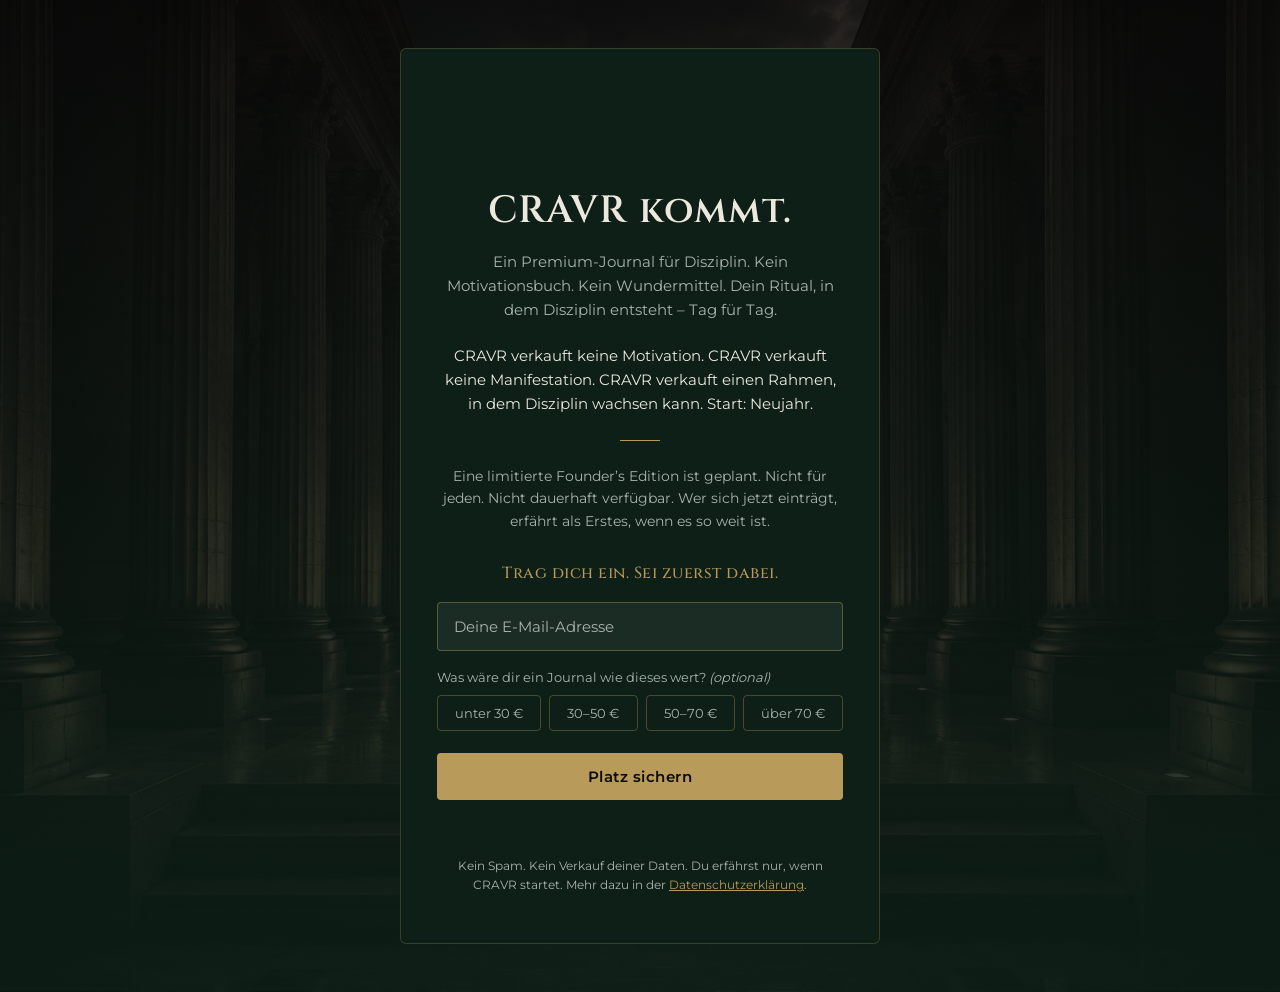
==== index.html @ 98e7c591 "Warteliste-Landingpage: Grundgeruest (Copy, Design, Formular) Statische HTML/CSS/JS-Seite fuer die C" ====
<!DOCTYPE html>
<html lang="de">
<head>
<meta charset="UTF-8">
<meta name="viewport" content="width=device-width, initial-scale=1.0">
<title>CRAVR kommt. – Warteliste</title>
<meta name="description" content="CRAVR – ein Premium-Journal für Disziplin. Trag dich in die Warteliste ein und sei zuerst dabei, wenn CRAVR startet.">
<meta name="robots" content="noindex, nofollow">
<link rel="stylesheet" href="styles.css">
</head>
<body>

  <div class="page">
    <div class="card">

      <img class="logo" src="assets/logo.svg" alt="CRAVR" width="88" height="88">

      <h1 class="headline">CRAVR kommt.</h1>

      <p class="subline">Ein Premium-Journal für Disziplin. Kein Motivationsbuch. Kein Wundermittel. Dein Ritual, in dem Disziplin entsteht &ndash; Tag für Tag.</p>

      <p class="body-text">CRAVR verkauft keine Motivation. CRAVR verkauft keine Manifestation. CRAVR verkauft einen Rahmen, in dem Disziplin wachsen kann. Start: Neujahr.</p>

      <div class="divider" aria-hidden="true"></div>

      <p class="teaser">Eine limitierte Founder&rsquo;s Edition ist geplant. Nicht für jeden. Nicht dauerhaft verfügbar. Wer sich jetzt einträgt, erfährt als Erstes, wenn es so weit ist.</p>

      <form id="waitlist-form" class="waitlist-form" data-form-action="PLACEHOLDER_BREVO_FORM_ACTION" novalidate>

        <h2 class="form-headline">Trag dich ein. Sei zuerst dabei.</h2>

        <label class="visually-hidden" for="email">Deine E-Mail-Adresse</label>
        <input
          type="email"
          id="email"
          name="email"
          class="email-input"
          placeholder="Deine E-Mail-Adresse"
          autocomplete="email"
          required
        >

        <fieldset class="price-signal">
          <legend>Was wäre dir ein Journal wie dieses wert? <span class="optional">(optional)</span></legend>
          <div class="price-options">
            <label class="price-option">
              <input type="radio" name="price_signal" value="unter_30">
              <span>unter 30&nbsp;&euro;</span>
            </label>
            <label class="price-option">
              <input type="radio" name="price_signal" value="30_50">
              <span>30&ndash;50&nbsp;&euro;</span>
            </label>
            <label class="price-option">
              <input type="radio" name="price_signal" value="50_70">
              <span>50&ndash;70&nbsp;&euro;</span>
            </label>
            <label class="price-option">
              <input type="radio" name="price_signal" value="ueber_70">
              <span>über 70&nbsp;&euro;</span>
            </label>
          </div>
        </fieldset>

        <button type="submit" class="submit-button">Platz sichern</button>

        <p class="form-message" id="form-message" role="status" aria-live="polite"></p>
      </form>

      <p class="fine-print">Kein Spam. Kein Verkauf deiner Daten. Du erfährst nur, wenn CRAVR startet. Mehr dazu in der <a href="PLACEHOLDER_DATENSCHUTZ_URL">Datenschutzerklärung</a>.</p>

    </div>
  </div>

  <script src="script.js"></script>
</body>
</html>
---- styles.css ----
@font-face {
  font-family: "Cinzel";
  src: url("fonts/Cinzel/Cinzel-VariableFont_wght.ttf") format("truetype-variations");
  font-weight: 400 900;
  font-display: swap;
}

@font-face {
  font-family: "Montserrat";
  src: url("fonts/Montserrat/Montserrat-VariableFont_wght.ttf") format("truetype-variations");
  font-weight: 100 900;
  font-display: swap;
}

:root {
  --deep-green: #0D1F17;
  --rich-black: #0A0A0A;
  --dark-gold: #B89A5A;
  --dark-gold-hover: #cbb078;
  --text-light: #EDE8DD;
  --text-muted: #a9b3ad;
}

* {
  box-sizing: border-box;
}

html, body {
  margin: 0;
  padding: 0;
}

body {
  font-family: "Montserrat", Georgia, serif;
  color: var(--text-light);
  background-color: var(--rich-black);
}

.page {
  min-height: 100vh;
  display: flex;
  align-items: center;
  justify-content: center;
  padding: clamp(16px, 5vw, 48px);
  background-image:
    linear-gradient(180deg, rgba(10, 10, 10, 0.82) 0%, rgba(13, 31, 23, 0.90) 100%),
    url("assets/background-original.jpg");
  background-size: cover;
  background-position: center;
}

.card {
  width: 100%;
  max-width: 480px;
  background-color: var(--deep-green);
  border: 1px solid rgba(184, 154, 90, 0.25);
  border-radius: 6px;
  padding: clamp(28px, 6vw, 48px) clamp(20px, 5vw, 36px);
  text-align: center;
}

.logo {
  width: 64px;
  height: 64px;
  margin-bottom: 20px;
}

.headline {
  font-family: "Cinzel", Georgia, serif;
  font-weight: 600;
  font-size: clamp(28px, 6vw, 38px);
  letter-spacing: 1px;
  margin: 0 0 14px 0;
  color: var(--text-light);
}

.subline {
  font-size: 15px;
  line-height: 1.6;
  color: var(--text-muted);
  margin: 0 0 22px 0;
}

.body-text {
  font-size: 15px;
  line-height: 1.6;
  margin: 0 0 24px 0;
}

.divider {
  width: 40px;
  height: 1px;
  background-color: var(--dark-gold);
  margin: 0 auto 24px auto;
}

.teaser {
  font-size: 14px;
  line-height: 1.6;
  color: var(--text-muted);
  margin: 0 0 30px 0;
}

.waitlist-form {
  text-align: left;
}

.form-headline {
  font-family: "Cinzel", Georgia, serif;
  font-weight: 500;
  font-size: 16px;
  letter-spacing: 0.5px;
  text-align: center;
  margin: 0 0 18px 0;
  color: var(--dark-gold);
}

.visually-hidden {
  position: absolute;
  width: 1px;
  height: 1px;
  padding: 0;
  margin: -1px;
  overflow: hidden;
  clip: rect(0, 0, 0, 0);
  white-space: nowrap;
  border: 0;
}

.email-input {
  width: 100%;
  padding: 14px 16px;
  font-family: "Montserrat", sans-serif;
  font-size: 15px;
  color: var(--text-light);
  background-color: rgba(255, 255, 255, 0.06);
  border: 1px solid rgba(184, 154, 90, 0.4);
  border-radius: 4px;
  margin-bottom: 18px;
}

.email-input::placeholder {
  color: var(--text-muted);
}

.email-input:focus {
  outline: none;
  border-color: var(--dark-gold);
}

.price-signal {
  border: none;
  padding: 0;
  margin: 0 0 22px 0;
}

.price-signal legend {
  font-size: 13px;
  color: var(--text-muted);
  padding: 0;
  margin-bottom: 10px;
  width: 100%;
}

.price-signal .optional {
  font-style: italic;
}

.price-options {
  display: flex;
  flex-wrap: wrap;
  gap: 8px;
}

.price-option {
  position: relative;
  flex: 1 1 auto;
}

.price-option input {
  position: absolute;
  opacity: 0;
  width: 100%;
  height: 100%;
  margin: 0;
  cursor: pointer;
}

.price-option span {
  display: block;
  text-align: center;
  padding: 9px 10px;
  font-size: 13px;
  border: 1px solid rgba(184, 154, 90, 0.35);
  border-radius: 4px;
  color: var(--text-muted);
  white-space: nowrap;
}

.price-option input:checked + span {
  background-color: var(--dark-gold);
  border-color: var(--dark-gold);
  color: var(--rich-black);
}

.price-option input:focus-visible + span {
  outline: 2px solid var(--dark-gold);
  outline-offset: 2px;
}

.submit-button {
  width: 100%;
  padding: 14px 16px;
  font-family: "Montserrat", sans-serif;
  font-weight: 600;
  font-size: 15px;
  letter-spacing: 0.5px;
  color: var(--rich-black);
  background-color: var(--dark-gold);
  border: none;
  border-radius: 4px;
  cursor: pointer;
  transition: background-color 0.15s ease;
}

.submit-button:hover,
.submit-button:focus-visible {
  background-color: var(--dark-gold-hover);
}

.submit-button:disabled {
  opacity: 0.6;
  cursor: not-allowed;
}

.form-message {
  min-height: 18px;
  font-size: 13px;
  text-align: center;
  margin: 12px 0 0 0;
}

.form-message.is-error {
  color: #e07a5f;
}

.form-message.is-success {
  color: var(--dark-gold);
}

.fine-print {
  font-size: 12px;
  line-height: 1.6;
  color: var(--text-muted);
  margin: 26px 0 0 0;
}

.fine-print a {
  color: var(--dark-gold);
}
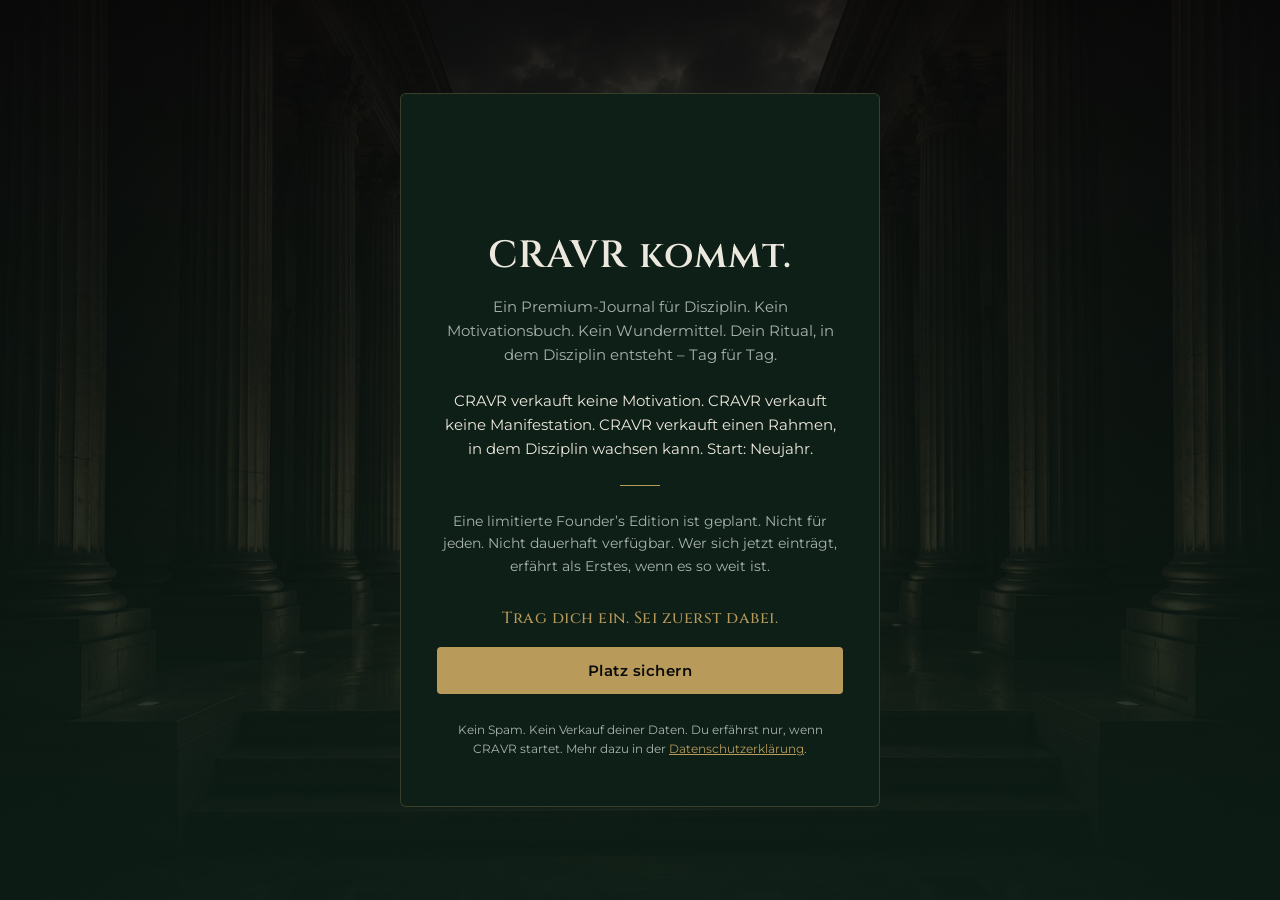
==== commit c23955af: "Formular durch echten Brevo-CTA-Link ersetzt sibforms.com-Formular-Links sind fertige, von Brevo geh" ====
--- a/index.html
+++ b/index.html
@@ -25,53 +25,21 @@
 
       <p class="teaser">Eine limitierte Founder&rsquo;s Edition ist geplant. Nicht für jeden. Nicht dauerhaft verfügbar. Wer sich jetzt einträgt, erfährt als Erstes, wenn es so weit ist.</p>
 
-      <form id="waitlist-form" class="waitlist-form" data-form-action="PLACEHOLDER_BREVO_FORM_ACTION" novalidate>
+      <div class="waitlist-cta">
 
         <h2 class="form-headline">Trag dich ein. Sei zuerst dabei.</h2>
 
-        <label class="visually-hidden" for="email">Deine E-Mail-Adresse</label>
-        <input
-          type="email"
-          id="email"
-          name="email"
-          class="email-input"
-          placeholder="Deine E-Mail-Adresse"
-          autocomplete="email"
-          required
-        >
+        <a
+          class="submit-button"
+          href="https://a8b7668e.sibforms.com/serve/[base64]"
+        >Platz sichern</a>
 
-        <fieldset class="price-signal">
-          <legend>Was wäre dir ein Journal wie dieses wert? <span class="optional">(optional)</span></legend>
-          <div class="price-options">
-            <label class="price-option">
-              <input type="radio" name="price_signal" value="unter_30">
-              <span>unter 30&nbsp;&euro;</span>
-            </label>
-            <label class="price-option">
-              <input type="radio" name="price_signal" value="30_50">
-              <span>30&ndash;50&nbsp;&euro;</span>
-            </label>
-            <label class="price-option">
-              <input type="radio" name="price_signal" value="50_70">
-              <span>50&ndash;70&nbsp;&euro;</span>
-            </label>
-            <label class="price-option">
-              <input type="radio" name="price_signal" value="ueber_70">
-              <span>über 70&nbsp;&euro;</span>
-            </label>
-          </div>
-        </fieldset>
-
-        <button type="submit" class="submit-button">Platz sichern</button>
-
-        <p class="form-message" id="form-message" role="status" aria-live="polite"></p>
-      </form>
+      </div>
 
       <p class="fine-print">Kein Spam. Kein Verkauf deiner Daten. Du erfährst nur, wenn CRAVR startet. Mehr dazu in der <a href="PLACEHOLDER_DATENSCHUTZ_URL">Datenschutzerklärung</a>.</p>
 
     </div>
   </div>
 
-  <script src="script.js"></script>
 </body>
 </html>
--- a/styles.css
+++ b/styles.css
@@ -101,8 +101,8 @@
   margin: 0 0 30px 0;
 }
 
-.waitlist-form {
-  text-align: left;
+.waitlist-cta {
+  margin: 0 0 8px 0;
 }
 
 .form-headline {
@@ -115,106 +115,16 @@
   color: var(--dark-gold);
 }
 
-.visually-hidden {
-  position: absolute;
-  width: 1px;
-  height: 1px;
-  padding: 0;
-  margin: -1px;
-  overflow: hidden;
-  clip: rect(0, 0, 0, 0);
-  white-space: nowrap;
-  border: 0;
-}
-
-.email-input {
-  width: 100%;
-  padding: 14px 16px;
-  font-family: "Montserrat", sans-serif;
-  font-size: 15px;
-  color: var(--text-light);
-  background-color: rgba(255, 255, 255, 0.06);
-  border: 1px solid rgba(184, 154, 90, 0.4);
-  border-radius: 4px;
-  margin-bottom: 18px;
-}
-
-.email-input::placeholder {
-  color: var(--text-muted);
-}
-
-.email-input:focus {
-  outline: none;
-  border-color: var(--dark-gold);
-}
-
-.price-signal {
-  border: none;
-  padding: 0;
-  margin: 0 0 22px 0;
-}
-
-.price-signal legend {
-  font-size: 13px;
-  color: var(--text-muted);
-  padding: 0;
-  margin-bottom: 10px;
-  width: 100%;
-}
-
-.price-signal .optional {
-  font-style: italic;
-}
-
-.price-options {
-  display: flex;
-  flex-wrap: wrap;
-  gap: 8px;
-}
-
-.price-option {
-  position: relative;
-  flex: 1 1 auto;
-}
-
-.price-option input {
-  position: absolute;
-  opacity: 0;
-  width: 100%;
-  height: 100%;
-  margin: 0;
-  cursor: pointer;
-}
-
-.price-option span {
+.submit-button {
   display: block;
-  text-align: center;
-  padding: 9px 10px;
-  font-size: 13px;
-  border: 1px solid rgba(184, 154, 90, 0.35);
-  border-radius: 4px;
-  color: var(--text-muted);
-  white-space: nowrap;
-}
-
-.price-option input:checked + span {
-  background-color: var(--dark-gold);
-  border-color: var(--dark-gold);
-  color: var(--rich-black);
-}
-
-.price-option input:focus-visible + span {
-  outline: 2px solid var(--dark-gold);
-  outline-offset: 2px;
-}
-
-.submit-button {
   width: 100%;
   padding: 14px 16px;
   font-family: "Montserrat", sans-serif;
   font-weight: 600;
   font-size: 15px;
   letter-spacing: 0.5px;
+  text-align: center;
+  text-decoration: none;
   color: var(--rich-black);
   background-color: var(--dark-gold);
   border: none;
@@ -228,26 +138,6 @@
   background-color: var(--dark-gold-hover);
 }
 
-.submit-button:disabled {
-  opacity: 0.6;
-  cursor: not-allowed;
-}
-
-.form-message {
-  min-height: 18px;
-  font-size: 13px;
-  text-align: center;
-  margin: 12px 0 0 0;
-}
-
-.form-message.is-error {
-  color: #e07a5f;
-}
-
-.form-message.is-success {
-  color: var(--dark-gold);
-}
-
 .fine-print {
   font-size: 12px;
   line-height: 1.6;
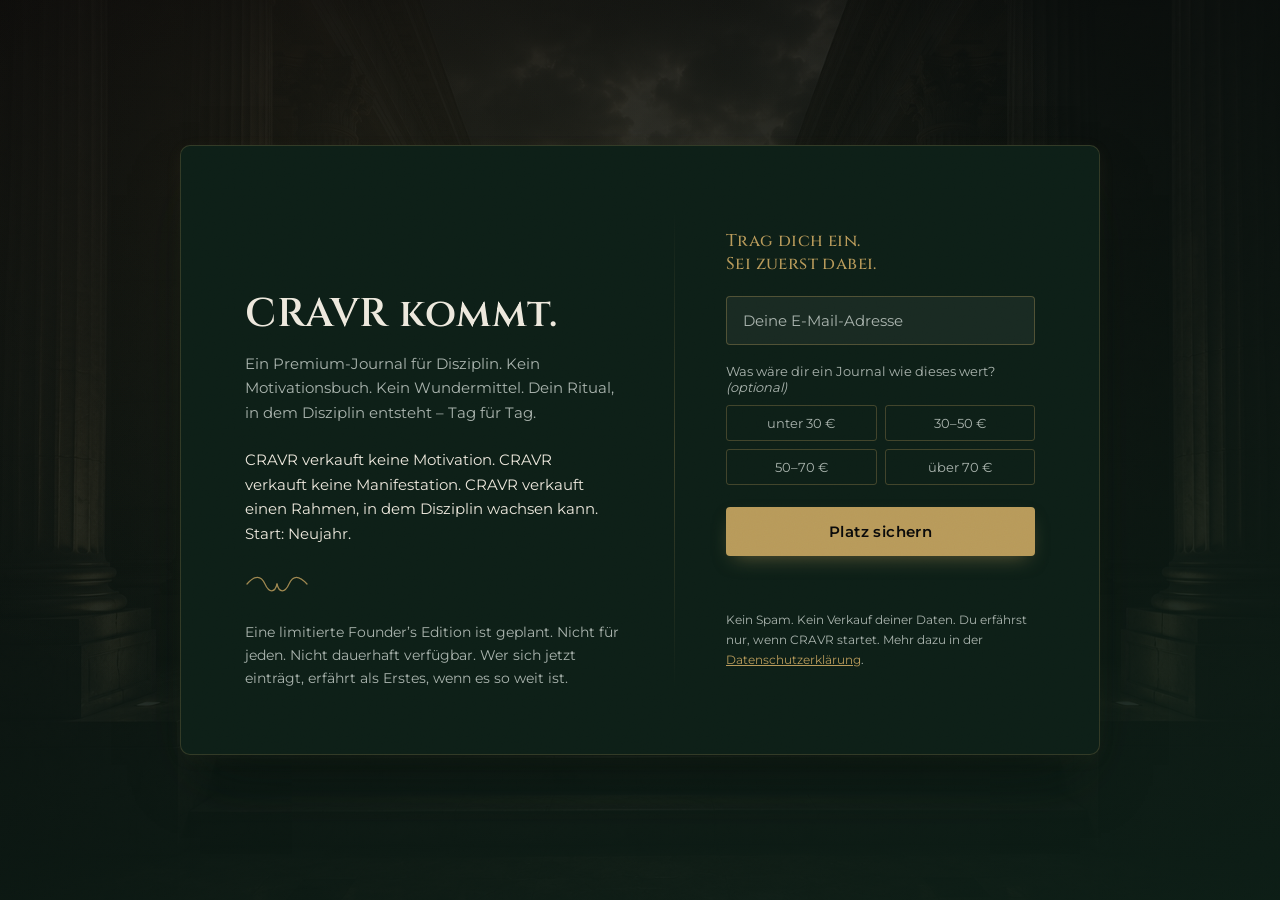
==== commit f8c3584b: "Premium-Redesign + eigenes Formular mit Brevo-Bridge vorbereitet Redesign nach dem redesign-existing" ====
--- a/index.html
+++ b/index.html
@@ -3,43 +3,93 @@
 <head>
 <meta charset="UTF-8">
 <meta name="viewport" content="width=device-width, initial-scale=1.0">
-<title>CRAVR kommt. – Warteliste</title>
-<meta name="description" content="CRAVR – ein Premium-Journal für Disziplin. Trag dich in die Warteliste ein und sei zuerst dabei, wenn CRAVR startet.">
+<title>CRAVR kommt. – Early Access</title>
+<meta name="description" content="CRAVR – ein Premium-Journal für Disziplin. Trag dich ein und sei zuerst dabei, wenn CRAVR startet.">
 <meta name="robots" content="noindex, nofollow">
+<meta property="og:title" content="CRAVR kommt.">
+<meta property="og:description" content="Ein Premium-Journal für Disziplin. Trag dich ein und sei zuerst dabei.">
+<meta property="og:image" content="assets/background-original.jpg">
+<meta property="og:type" content="website">
+<link rel="icon" type="image/svg+xml" href="assets/logo.svg">
 <link rel="stylesheet" href="styles.css">
 </head>
 <body>
 
-  <div class="page">
-    <div class="card">
+  <div class="noise" aria-hidden="true"></div>
 
-      <img class="logo" src="assets/logo.svg" alt="CRAVR" width="88" height="88">
+  <main class="page">
+    <div class="panel">
 
-      <h1 class="headline">CRAVR kommt.</h1>
+      <section class="brand-col">
+        <img class="logo" src="assets/logo.svg" alt="CRAVR" width="72" height="72">
 
-      <p class="subline">Ein Premium-Journal für Disziplin. Kein Motivationsbuch. Kein Wundermittel. Dein Ritual, in dem Disziplin entsteht &ndash; Tag für Tag.</p>
+        <h1 class="headline">CRAVR kommt.</h1>
 
-      <p class="body-text">CRAVR verkauft keine Motivation. CRAVR verkauft keine Manifestation. CRAVR verkauft einen Rahmen, in dem Disziplin wachsen kann. Start: Neujahr.</p>
+        <p class="subline">Ein Premium-Journal für Disziplin. Kein Motivationsbuch. Kein Wundermittel. Dein Ritual, in dem Disziplin entsteht &ndash; Tag für Tag.</p>
 
-      <div class="divider" aria-hidden="true"></div>
+        <p class="body-text">CRAVR verkauft keine Motivation. CRAVR verkauft keine Manifestation. CRAVR verkauft einen Rahmen, in dem Disziplin wachsen kann. Start: Neujahr.</p>
 
-      <p class="teaser">Eine limitierte Founder&rsquo;s Edition ist geplant. Nicht für jeden. Nicht dauerhaft verfügbar. Wer sich jetzt einträgt, erfährt als Erstes, wenn es so weit ist.</p>
+        <div class="divider" aria-hidden="true">
+          <svg width="64" height="22" viewBox="0 0 64 22" fill="none">
+            <path d="M2 11C10 2 16 2 20 11C24 20 30 20 32 11" stroke="currentColor" stroke-width="1.25" stroke-linecap="round"/>
+            <path d="M62 11C54 2 48 2 44 11C40 20 34 20 32 11" stroke="currentColor" stroke-width="1.25" stroke-linecap="round"/>
+          </svg>
+        </div>
 
-      <div class="waitlist-cta">
+        <p class="teaser">Eine limitierte Founder&rsquo;s Edition ist geplant. Nicht für jeden. Nicht dauerhaft verfügbar. Wer sich jetzt einträgt, erfährt als Erstes, wenn es so weit ist.</p>
+      </section>
 
-        <h2 class="form-headline">Trag dich ein. Sei zuerst dabei.</h2>
+      <section class="form-col">
+        <div class="form-inner">
+          <h2 class="form-headline">Trag dich ein.<br>Sei zuerst dabei.</h2>
 
-        <a
-          class="submit-button"
-          href="https://a8b7668e.sibforms.com/serve/[base64]"
-        >Platz sichern</a>
+          <form id="waitlist-form" class="waitlist-form" data-endpoint="PLACEHOLDER_BRIDGE_ENDPOINT" novalidate>
 
-      </div>
+            <label class="visually-hidden" for="email">Deine E-Mail-Adresse</label>
+            <input
+              type="email"
+              id="email"
+              name="email"
+              class="email-input"
+              placeholder="Deine E-Mail-Adresse"
+              autocomplete="email"
+              required
+            >
 
-      <p class="fine-print">Kein Spam. Kein Verkauf deiner Daten. Du erfährst nur, wenn CRAVR startet. Mehr dazu in der <a href="PLACEHOLDER_DATENSCHUTZ_URL">Datenschutzerklärung</a>.</p>
+            <fieldset class="price-signal">
+              <legend>Was wäre dir ein Journal wie dieses wert? <span class="optional">(optional)</span></legend>
+              <div class="price-options">
+                <label class="price-option">
+                  <input type="radio" name="PRICE_SIGNAL" value="unter_30">
+                  <span>unter 30&nbsp;&euro;</span>
+                </label>
+                <label class="price-option">
+                  <input type="radio" name="PRICE_SIGNAL" value="30_50">
+                  <span>30&ndash;50&nbsp;&euro;</span>
+                </label>
+                <label class="price-option">
+                  <input type="radio" name="PRICE_SIGNAL" value="50_70">
+                  <span>50&ndash;70&nbsp;&euro;</span>
+                </label>
+                <label class="price-option">
+                  <input type="radio" name="PRICE_SIGNAL" value="ueber_70">
+                  <span>über 70&nbsp;&euro;</span>
+                </label>
+              </div>
+            </fieldset>
+
+            <button type="submit" class="submit-button">Platz sichern</button>
+
+            <p class="form-message" id="form-message" role="status" aria-live="polite"></p>
+          </form>
+
+          <p class="fine-print">Kein Spam. Kein Verkauf deiner Daten. Du erfährst nur, wenn CRAVR startet. Mehr dazu in der <a href="PLACEHOLDER_DATENSCHUTZ_URL">Datenschutzerklärung</a>.</p>
+        </div>
+      </section>
 
     </div>
-  </div>
+  </main>
 
+  <script src="script.js"></script>
 </body>
 </html>
--- a/styles.css
+++ b/styles.css
@@ -14,6 +14,7 @@
 
 :root {
   --deep-green: #0D1F17;
+  --deep-green-light: #142a1f;
   --rich-black: #0A0A0A;
   --dark-gold: #B89A5A;
   --dark-gold-hover: #cbb078;
@@ -36,93 +37,227 @@
   background-color: var(--rich-black);
 }
 
+/* Feines Rauschen ueber der ganzen Seite, bricht die komplett flache Flaeche auf */
+.noise {
+  position: fixed;
+  inset: 0;
+  z-index: 2;
+  pointer-events: none;
+  opacity: 0.05;
+  mix-blend-mode: overlay;
+  background-image: url("data:image/svg+xml,%3Csvg xmlns='http://www.w3.org/2000/svg' width='120' height='120'%3E%3Cfilter id='n'%3E%3CfeTurbulence type='fractalNoise' baseFrequency='0.85' numOctaves='2' stitchTiles='stitch'/%3E%3C/filter%3E%3Crect width='100%25' height='100%25' filter='url(%23n)'/%3E%3C/svg%3E");
+}
+
 .page {
-  min-height: 100vh;
+  position: relative;
+  min-height: 100dvh;
   display: flex;
   align-items: center;
   justify-content: center;
-  padding: clamp(16px, 5vw, 48px);
+  padding: clamp(16px, 5vw, 56px);
   background-image:
-    linear-gradient(180deg, rgba(10, 10, 10, 0.82) 0%, rgba(13, 31, 23, 0.90) 100%),
+    radial-gradient(ellipse at 30% 20%, rgba(184, 154, 90, 0.08) 0%, transparent 55%),
+    linear-gradient(165deg, rgba(10, 10, 10, 0.86) 0%, rgba(13, 31, 23, 0.93) 100%),
     url("assets/background-original.jpg");
   background-size: cover;
   background-position: center;
 }
 
-.card {
-  width: 100%;
-  max-width: 480px;
+.panel {
+  position: relative;
+  z-index: 1;
+  width: 100%;
+  max-width: 460px;
   background-color: var(--deep-green);
-  border: 1px solid rgba(184, 154, 90, 0.25);
-  border-radius: 6px;
-  padding: clamp(28px, 6vw, 48px) clamp(20px, 5vw, 36px);
+  border: 1px solid rgba(184, 154, 90, 0.22);
+  border-radius: 10px;
+  box-shadow: 0 30px 60px -20px rgba(5, 15, 10, 0.65), 0 4px 18px rgba(184, 154, 90, 0.06);
+  padding: clamp(30px, 6vw, 48px) clamp(22px, 5vw, 40px);
   text-align: center;
 }
 
 .logo {
-  width: 64px;
-  height: 64px;
-  margin-bottom: 20px;
+  width: 60px;
+  height: 60px;
+  margin-bottom: 22px;
 }
 
 .headline {
   font-family: "Cinzel", Georgia, serif;
   font-weight: 600;
-  font-size: clamp(28px, 6vw, 38px);
-  letter-spacing: 1px;
-  margin: 0 0 14px 0;
+  font-size: clamp(30px, 6vw, 40px);
+  letter-spacing: 0.5px;
+  line-height: 1.1;
+  margin: 0 0 16px 0;
   color: var(--text-light);
+  text-wrap: balance;
 }
 
 .subline {
   font-size: 15px;
-  line-height: 1.6;
+  line-height: 1.65;
   color: var(--text-muted);
   margin: 0 0 22px 0;
+  text-wrap: pretty;
 }
 
 .body-text {
   font-size: 15px;
-  line-height: 1.6;
-  margin: 0 0 24px 0;
+  line-height: 1.65;
+  margin: 0 0 26px 0;
+  text-wrap: pretty;
 }
 
 .divider {
-  width: 40px;
-  height: 1px;
-  background-color: var(--dark-gold);
-  margin: 0 auto 24px auto;
+  color: var(--dark-gold);
+  display: flex;
+  justify-content: center;
+  margin: 0 0 26px 0;
+  opacity: 0.85;
 }
 
 .teaser {
   font-size: 14px;
-  line-height: 1.6;
-  color: var(--text-muted);
-  margin: 0 0 30px 0;
-}
-
-.waitlist-cta {
-  margin: 0 0 8px 0;
+  line-height: 1.65;
+  color: var(--text-muted);
+  margin: 0;
+  text-wrap: pretty;
+}
+
+.form-col {
+  margin-top: 34px;
+  padding-top: 30px;
+  border-top: 1px solid rgba(184, 154, 90, 0.18);
 }
 
 .form-headline {
   font-family: "Cinzel", Georgia, serif;
   font-weight: 500;
-  font-size: 16px;
-  letter-spacing: 0.5px;
-  text-align: center;
-  margin: 0 0 18px 0;
+  font-size: 17px;
+  letter-spacing: 0.4px;
+  line-height: 1.35;
+  text-align: center;
+  margin: 0 0 20px 0;
   color: var(--dark-gold);
+}
+
+.visually-hidden {
+  position: absolute;
+  width: 1px;
+  height: 1px;
+  padding: 0;
+  margin: -1px;
+  overflow: hidden;
+  clip: rect(0, 0, 0, 0);
+  white-space: nowrap;
+  border: 0;
+}
+
+.email-input {
+  width: 100%;
+  padding: 14px 16px;
+  font-family: "Montserrat", sans-serif;
+  font-size: 15px;
+  color: var(--text-light);
+  background-color: rgba(255, 255, 255, 0.05);
+  border: 1px solid rgba(184, 154, 90, 0.35);
+  border-radius: 4px;
+  margin-bottom: 18px;
+  transition: border-color 0.2s ease, background-color 0.2s ease;
+}
+
+.email-input::placeholder {
+  color: var(--text-muted);
+}
+
+.email-input:hover {
+  border-color: rgba(184, 154, 90, 0.55);
+}
+
+.email-input:focus {
+  outline: none;
+  border-color: var(--dark-gold);
+  background-color: rgba(255, 255, 255, 0.07);
+}
+
+.price-signal {
+  border: none;
+  padding: 0;
+  margin: 0 0 22px 0;
+}
+
+.price-signal legend {
+  font-size: 13px;
+  color: var(--text-muted);
+  padding: 0;
+  margin-bottom: 10px;
+  width: 100%;
+  text-align: center;
+}
+
+.price-signal .optional {
+  font-style: italic;
+}
+
+.price-options {
+  display: grid;
+  grid-template-columns: repeat(2, 1fr);
+  gap: 8px;
+}
+
+.price-option {
+  position: relative;
+}
+
+.price-option input {
+  position: absolute;
+  opacity: 0;
+  width: 100%;
+  height: 100%;
+  margin: 0;
+  cursor: pointer;
+}
+
+.price-option span {
+  display: block;
+  text-align: center;
+  padding: 9px 10px;
+  font-size: 13px;
+  border: 1px solid rgba(184, 154, 90, 0.3);
+  border-radius: 3px;
+  color: var(--text-muted);
+  white-space: nowrap;
+  transition: background-color 0.2s ease, border-color 0.2s ease, color 0.2s ease, transform 0.15s ease;
+}
+
+.price-option:hover span {
+  border-color: rgba(184, 154, 90, 0.6);
+  color: var(--text-light);
+}
+
+.price-option input:checked + span {
+  background-color: var(--dark-gold);
+  border-color: var(--dark-gold);
+  color: var(--rich-black);
+}
+
+.price-option input:active + span {
+  transform: scale(0.97);
+}
+
+.price-option input:focus-visible + span {
+  outline: 2px solid var(--dark-gold);
+  outline-offset: 2px;
 }
 
 .submit-button {
   display: block;
   width: 100%;
-  padding: 14px 16px;
+  padding: 15px 16px;
   font-family: "Montserrat", sans-serif;
   font-weight: 600;
   font-size: 15px;
-  letter-spacing: 0.5px;
+  letter-spacing: 0.4px;
   text-align: center;
   text-decoration: none;
   color: var(--rich-black);
@@ -130,21 +265,100 @@
   border: none;
   border-radius: 4px;
   cursor: pointer;
-  transition: background-color 0.15s ease;
-}
-
-.submit-button:hover,
+  transition: background-color 0.2s ease, transform 0.12s ease, box-shadow 0.2s ease;
+  box-shadow: 0 8px 20px -8px rgba(184, 154, 90, 0.5);
+}
+
+.submit-button:hover {
+  background-color: var(--dark-gold-hover);
+  box-shadow: 0 10px 24px -8px rgba(184, 154, 90, 0.65);
+}
+
+.submit-button:active {
+  transform: scale(0.98);
+}
+
 .submit-button:focus-visible {
-  background-color: var(--dark-gold-hover);
+  outline: 2px solid var(--text-light);
+  outline-offset: 2px;
+}
+
+.submit-button:disabled {
+  opacity: 0.6;
+  cursor: not-allowed;
+  transform: none;
+}
+
+.form-message {
+  min-height: 18px;
+  font-size: 13px;
+  text-align: center;
+  margin: 12px 0 0 0;
+}
+
+.form-message.is-error {
+  color: #e07a5f;
+}
+
+.form-message.is-success {
+  color: var(--dark-gold);
 }
 
 .fine-print {
   font-size: 12px;
-  line-height: 1.6;
-  color: var(--text-muted);
-  margin: 26px 0 0 0;
+  line-height: 1.65;
+  color: var(--text-muted);
+  margin: 24px 0 0 0;
 }
 
 .fine-print a {
   color: var(--dark-gold);
 }
+
+/* --- Desktop: aus der einen Mobil-Karte wird ein echtes Zwei-Spalten-Layout --- */
+@media (min-width: 880px) {
+  .panel {
+    max-width: 920px;
+    display: grid;
+    grid-template-columns: 1.1fr 1px 0.9fr;
+    align-items: stretch;
+    text-align: left;
+    padding: clamp(44px, 5vw, 64px);
+    gap: clamp(32px, 4vw, 56px);
+  }
+
+  .brand-col {
+    display: flex;
+    flex-direction: column;
+    justify-content: center;
+  }
+
+  .divider {
+    justify-content: flex-start;
+  }
+
+  .panel::before {
+    content: "";
+    grid-column: 2;
+    grid-row: 1;
+    background: linear-gradient(180deg, transparent, rgba(184, 154, 90, 0.28), transparent);
+  }
+
+  .form-col {
+    grid-column: 3;
+    margin-top: 0;
+    padding-top: 0;
+    border-top: none;
+    display: flex;
+    align-items: center;
+  }
+
+  .form-inner {
+    width: 100%;
+  }
+
+  .form-headline,
+  .price-signal legend {
+    text-align: left;
+  }
+}
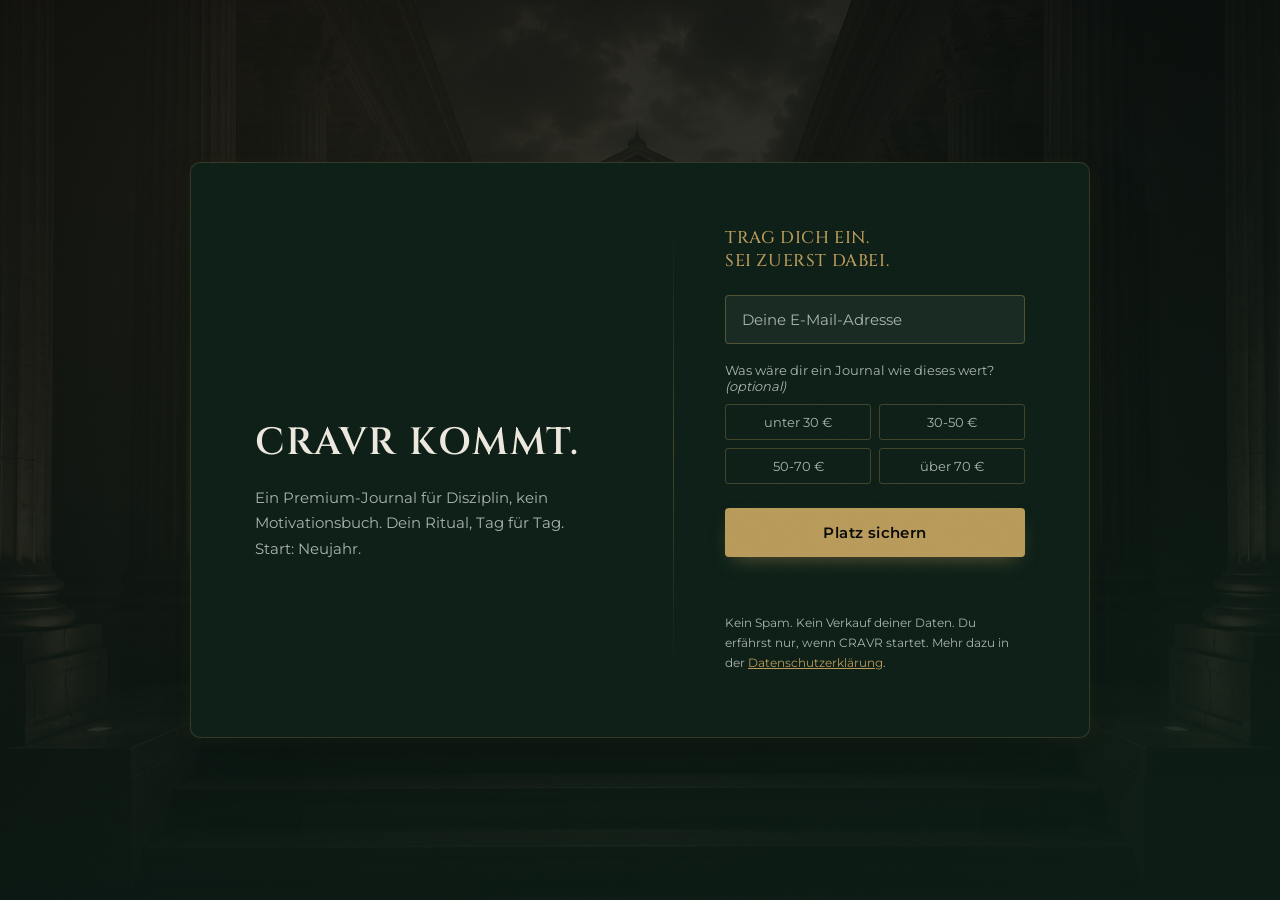
==== commit d027a330: "Copy radikal gekuerzt, Optik nach tasteskill-Regeln verfeinert Hero auf max. 4 Text-Elemente reduzie" ====
--- a/index.html
+++ b/index.html
@@ -3,8 +3,8 @@
 <head>
 <meta charset="UTF-8">
 <meta name="viewport" content="width=device-width, initial-scale=1.0">
-<title>CRAVR kommt. – Early Access</title>
-<meta name="description" content="CRAVR – ein Premium-Journal für Disziplin. Trag dich ein und sei zuerst dabei, wenn CRAVR startet.">
+<title>CRAVR kommt. Early Access</title>
+<meta name="description" content="CRAVR: ein Premium-Journal für Disziplin. Trag dich ein und sei zuerst dabei, wenn CRAVR startet.">
 <meta name="robots" content="noindex, nofollow">
 <meta property="og:title" content="CRAVR kommt.">
 <meta property="og:description" content="Ein Premium-Journal für Disziplin. Trag dich ein und sei zuerst dabei.">
@@ -25,19 +25,10 @@
 
         <h1 class="headline">CRAVR kommt.</h1>
 
-        <p class="subline">Ein Premium-Journal für Disziplin. Kein Motivationsbuch. Kein Wundermittel. Dein Ritual, in dem Disziplin entsteht &ndash; Tag für Tag.</p>
+        <p class="subline">Ein Premium-Journal für Disziplin, kein Motivationsbuch. Dein Ritual, Tag für Tag. Start: Neujahr.</p>
+      </section>
 
-        <p class="body-text">CRAVR verkauft keine Motivation. CRAVR verkauft keine Manifestation. CRAVR verkauft einen Rahmen, in dem Disziplin wachsen kann. Start: Neujahr.</p>
-
-        <div class="divider" aria-hidden="true">
-          <svg width="64" height="22" viewBox="0 0 64 22" fill="none">
-            <path d="M2 11C10 2 16 2 20 11C24 20 30 20 32 11" stroke="currentColor" stroke-width="1.25" stroke-linecap="round"/>
-            <path d="M62 11C54 2 48 2 44 11C40 20 34 20 32 11" stroke="currentColor" stroke-width="1.25" stroke-linecap="round"/>
-          </svg>
-        </div>
-
-        <p class="teaser">Eine limitierte Founder&rsquo;s Edition ist geplant. Nicht für jeden. Nicht dauerhaft verfügbar. Wer sich jetzt einträgt, erfährt als Erstes, wenn es so weit ist.</p>
-      </section>
+      <div class="col-divider" aria-hidden="true"></div>
 
       <section class="form-col">
         <div class="form-inner">
@@ -65,11 +56,11 @@
                 </label>
                 <label class="price-option">
                   <input type="radio" name="PRICE_SIGNAL" value="30_50">
-                  <span>30&ndash;50&nbsp;&euro;</span>
+                  <span>30-50&nbsp;&euro;</span>
                 </label>
                 <label class="price-option">
                   <input type="radio" name="PRICE_SIGNAL" value="50_70">
-                  <span>50&ndash;70&nbsp;&euro;</span>
+                  <span>50-70&nbsp;&euro;</span>
                 </label>
                 <label class="price-option">
                   <input type="radio" name="PRICE_SIGNAL" value="ueber_70">
--- a/styles.css
+++ b/styles.css
@@ -14,7 +14,6 @@
 
 :root {
   --deep-green: #0D1F17;
-  --deep-green-light: #142a1f;
   --rich-black: #0A0A0A;
   --dark-gold: #B89A5A;
   --dark-gold-hover: #cbb078;
@@ -54,79 +53,86 @@
   display: flex;
   align-items: center;
   justify-content: center;
-  padding: clamp(16px, 5vw, 56px);
+  padding: clamp(16px, 5vw, 64px);
+  overflow: hidden;
+}
+
+.page::before {
+  content: "";
+  position: absolute;
+  inset: -5%;
+  z-index: 0;
   background-image:
     radial-gradient(ellipse at 30% 20%, rgba(184, 154, 90, 0.08) 0%, transparent 55%),
     linear-gradient(165deg, rgba(10, 10, 10, 0.86) 0%, rgba(13, 31, 23, 0.93) 100%),
     url("assets/background-original.jpg");
   background-size: cover;
   background-position: center;
+  animation: slow-pan 40s ease-in-out infinite alternate;
+}
+
+@keyframes slow-pan {
+  from { transform: scale(1.06) translate(0, 0); }
+  to   { transform: scale(1.12) translate(-1%, -1%); }
 }
 
 .panel {
   position: relative;
   z-index: 1;
   width: 100%;
-  max-width: 460px;
+  max-width: 480px;
   background-color: var(--deep-green);
   border: 1px solid rgba(184, 154, 90, 0.22);
   border-radius: 10px;
   box-shadow: 0 30px 60px -20px rgba(5, 15, 10, 0.65), 0 4px 18px rgba(184, 154, 90, 0.06);
-  padding: clamp(30px, 6vw, 48px) clamp(22px, 5vw, 40px);
-  text-align: center;
+  padding: clamp(36px, 8vw, 56px) clamp(26px, 6vw, 48px);
+  text-align: center;
+  animation: rise-in 0.9s cubic-bezier(0.16, 1, 0.3, 1) both;
+}
+
+@keyframes rise-in {
+  from { opacity: 0; transform: translateY(14px); }
+  to   { opacity: 1; transform: translateY(0); }
+}
+
+@media (prefers-reduced-motion: reduce) {
+  .page::before { animation: none; }
+  .panel { animation: none; }
 }
 
 .logo {
-  width: 60px;
-  height: 60px;
-  margin-bottom: 22px;
+  width: 56px;
+  height: 56px;
+  margin-bottom: 26px;
 }
 
 .headline {
   font-family: "Cinzel", Georgia, serif;
   font-weight: 600;
-  font-size: clamp(30px, 6vw, 40px);
-  letter-spacing: 0.5px;
-  line-height: 1.1;
-  margin: 0 0 16px 0;
+  font-size: clamp(28px, 5.5vw, 38px);
+  letter-spacing: 1.5px;
+  line-height: 1.15;
+  margin: 0 0 20px 0;
   color: var(--text-light);
+  text-transform: uppercase;
   text-wrap: balance;
 }
 
 .subline {
   font-size: 15px;
-  line-height: 1.65;
-  color: var(--text-muted);
-  margin: 0 0 22px 0;
-  text-wrap: pretty;
-}
-
-.body-text {
-  font-size: 15px;
-  line-height: 1.65;
-  margin: 0 0 26px 0;
-  text-wrap: pretty;
-}
-
-.divider {
-  color: var(--dark-gold);
-  display: flex;
-  justify-content: center;
-  margin: 0 0 26px 0;
-  opacity: 0.85;
-}
-
-.teaser {
-  font-size: 14px;
-  line-height: 1.65;
+  line-height: 1.7;
   color: var(--text-muted);
   margin: 0;
   text-wrap: pretty;
 }
 
+.col-divider {
+  display: none;
+}
+
 .form-col {
-  margin-top: 34px;
-  padding-top: 30px;
+  margin-top: 40px;
+  padding-top: 34px;
   border-top: 1px solid rgba(184, 154, 90, 0.18);
 }
 
@@ -134,11 +140,12 @@
   font-family: "Cinzel", Georgia, serif;
   font-weight: 500;
   font-size: 17px;
-  letter-spacing: 0.4px;
+  letter-spacing: 0.6px;
   line-height: 1.35;
   text-align: center;
-  margin: 0 0 20px 0;
+  margin: 0 0 22px 0;
   color: var(--dark-gold);
+  text-transform: uppercase;
 }
 
 .visually-hidden {
@@ -183,7 +190,7 @@
 .price-signal {
   border: none;
   padding: 0;
-  margin: 0 0 22px 0;
+  margin: 0 0 24px 0;
 }
 
 .price-signal legend {
@@ -308,7 +315,7 @@
   font-size: 12px;
   line-height: 1.65;
   color: var(--text-muted);
-  margin: 24px 0 0 0;
+  margin: 26px 0 0 0;
 }
 
 .fine-print a {
@@ -318,13 +325,13 @@
 /* --- Desktop: aus der einen Mobil-Karte wird ein echtes Zwei-Spalten-Layout --- */
 @media (min-width: 880px) {
   .panel {
-    max-width: 920px;
+    max-width: 900px;
     display: grid;
-    grid-template-columns: 1.1fr 1px 0.9fr;
+    grid-template-columns: 1.1fr auto 0.9fr;
     align-items: stretch;
     text-align: left;
-    padding: clamp(44px, 5vw, 64px);
-    gap: clamp(32px, 4vw, 56px);
+    padding: clamp(48px, 5vw, 72px);
+    gap: clamp(36px, 4vw, 60px);
   }
 
   .brand-col {
@@ -333,19 +340,14 @@
     justify-content: center;
   }
 
-  .divider {
-    justify-content: flex-start;
-  }
-
-  .panel::before {
-    content: "";
-    grid-column: 2;
-    grid-row: 1;
-    background: linear-gradient(180deg, transparent, rgba(184, 154, 90, 0.28), transparent);
+  .col-divider {
+    display: block;
+    width: 1px;
+    align-self: stretch;
+    background: linear-gradient(180deg, transparent, rgba(184, 154, 90, 0.3), transparent);
   }
 
   .form-col {
-    grid-column: 3;
     margin-top: 0;
     padding-top: 0;
     border-top: none;
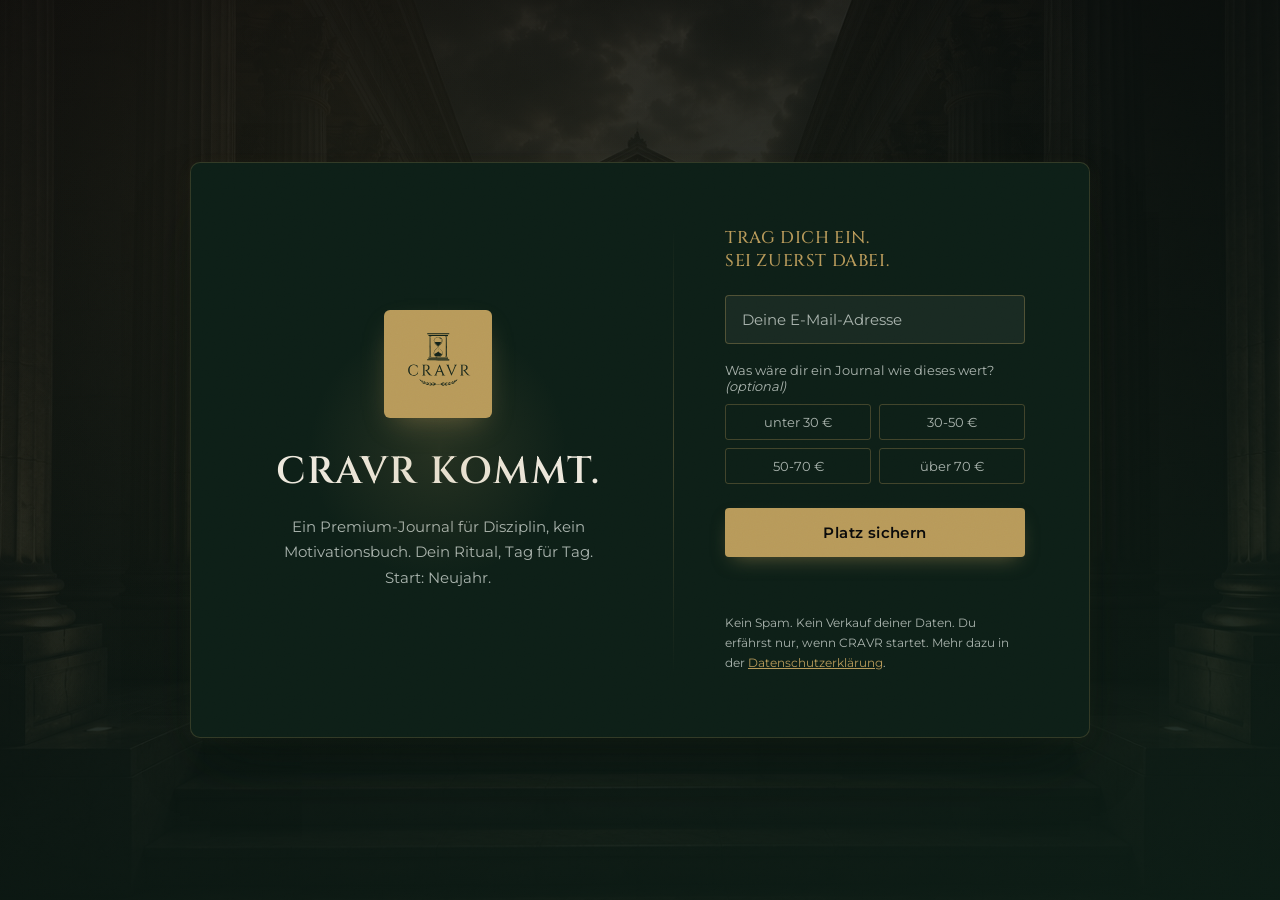
==== commit 1f159eea: "Echten Bridge-Endpunkt eingetragen, Worker-Fehlerdiagnose erweitert data-endpoint zeigt jetzt auf de" ====
--- a/index.html
+++ b/index.html
@@ -34,7 +34,7 @@
         <div class="form-inner">
           <h2 class="form-headline">Trag dich ein.<br>Sei zuerst dabei.</h2>
 
-          <form id="waitlist-form" class="waitlist-form" data-endpoint="PLACEHOLDER_BRIDGE_ENDPOINT" novalidate>
+          <form id="waitlist-form" class="waitlist-form" data-endpoint="https://cravr-warteliste.cravr-official.workers.dev" novalidate>
 
             <label class="visually-hidden" for="email">Deine E-Mail-Adresse</label>
             <input
--- a/styles.css
+++ b/styles.css
@@ -104,6 +104,12 @@
   width: 56px;
   height: 56px;
   margin-bottom: 26px;
+  border-radius: 6px;
+  box-shadow: 0 12px 28px -10px rgba(184, 154, 90, 0.45);
+}
+
+.brand-col {
+  position: relative;
 }
 
 .headline {
@@ -337,7 +343,32 @@
   .brand-col {
     display: flex;
     flex-direction: column;
+    align-items: center;
     justify-content: center;
+    text-align: center;
+    padding: 12px 8px;
+  }
+
+  .brand-col::before {
+    content: "";
+    position: absolute;
+    top: 50%;
+    left: 50%;
+    width: 260px;
+    height: 260px;
+    transform: translate(-50%, -50%);
+    background: radial-gradient(circle, rgba(184, 154, 90, 0.14) 0%, transparent 70%);
+    pointer-events: none;
+  }
+
+  .brand-col .logo {
+    width: 108px;
+    height: 108px;
+    margin-bottom: 32px;
+  }
+
+  .brand-col .subline {
+    max-width: 34ch;
   }
 
   .col-divider {
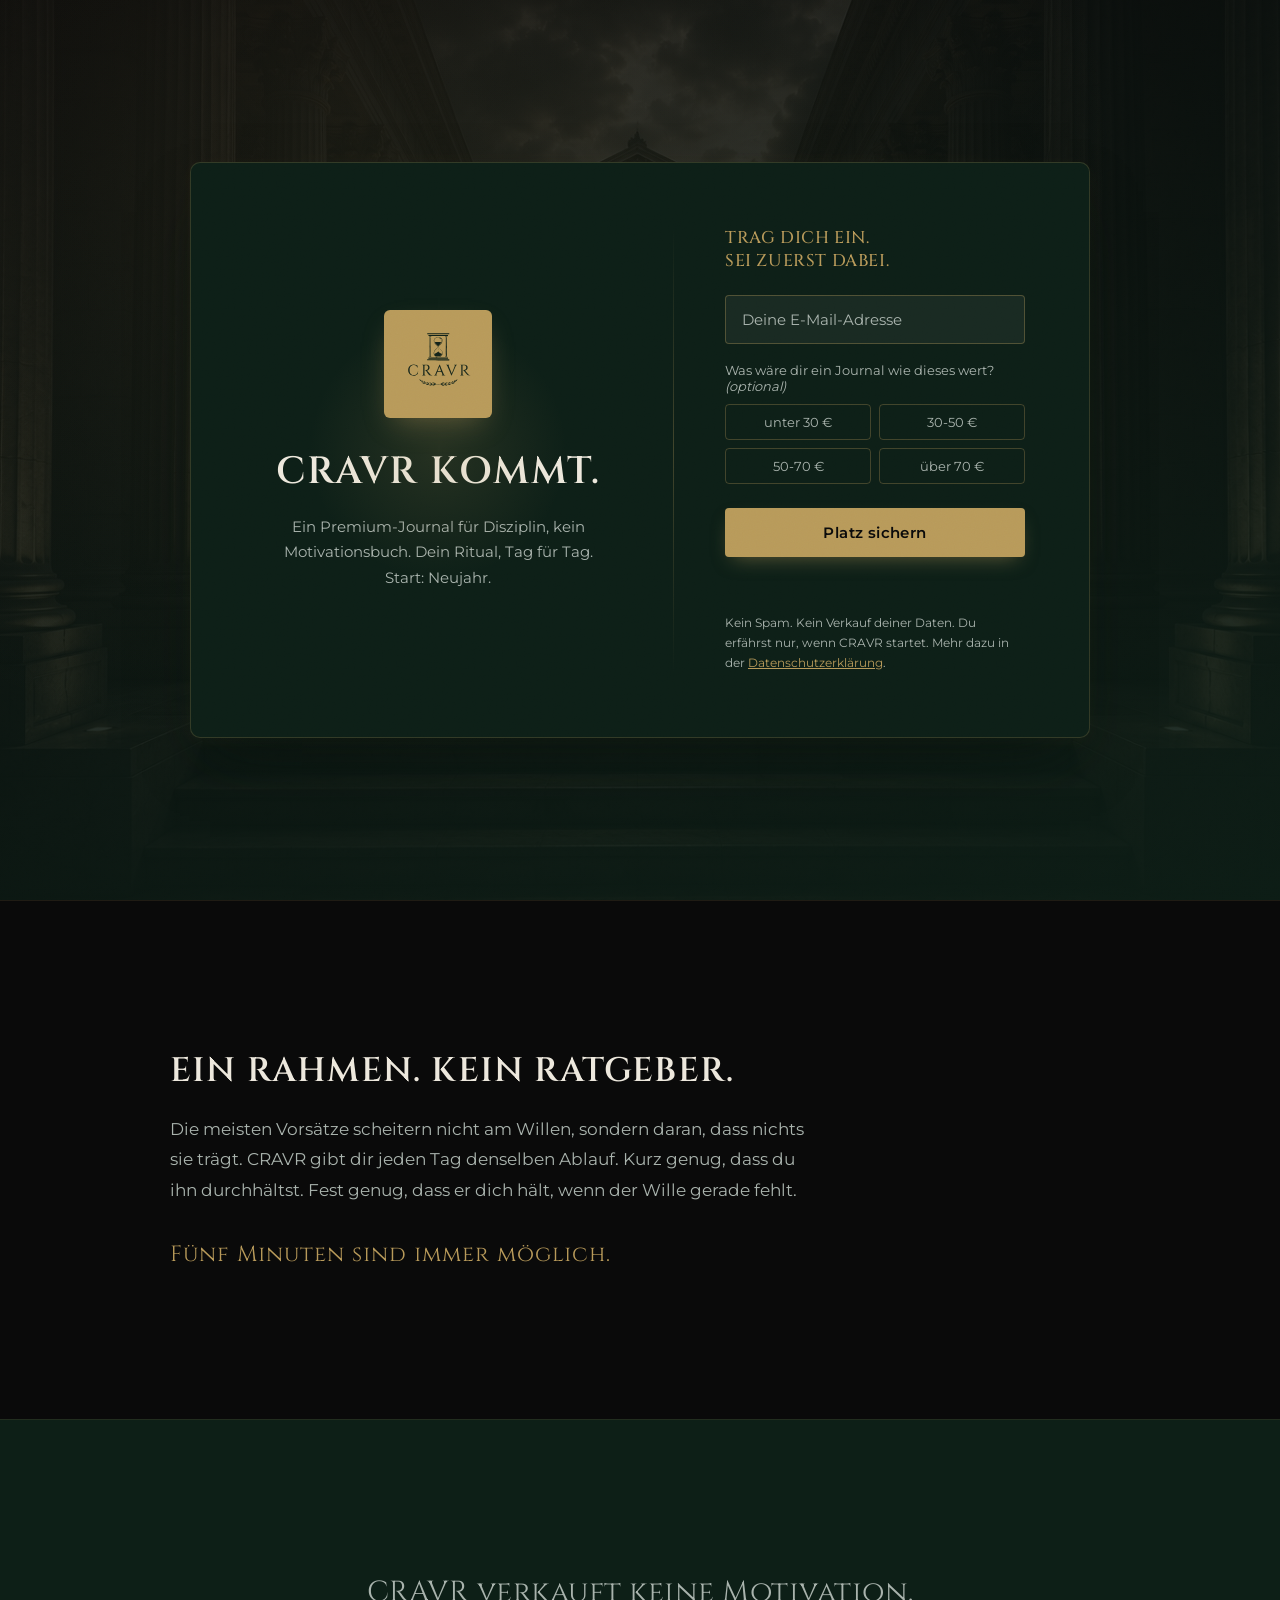
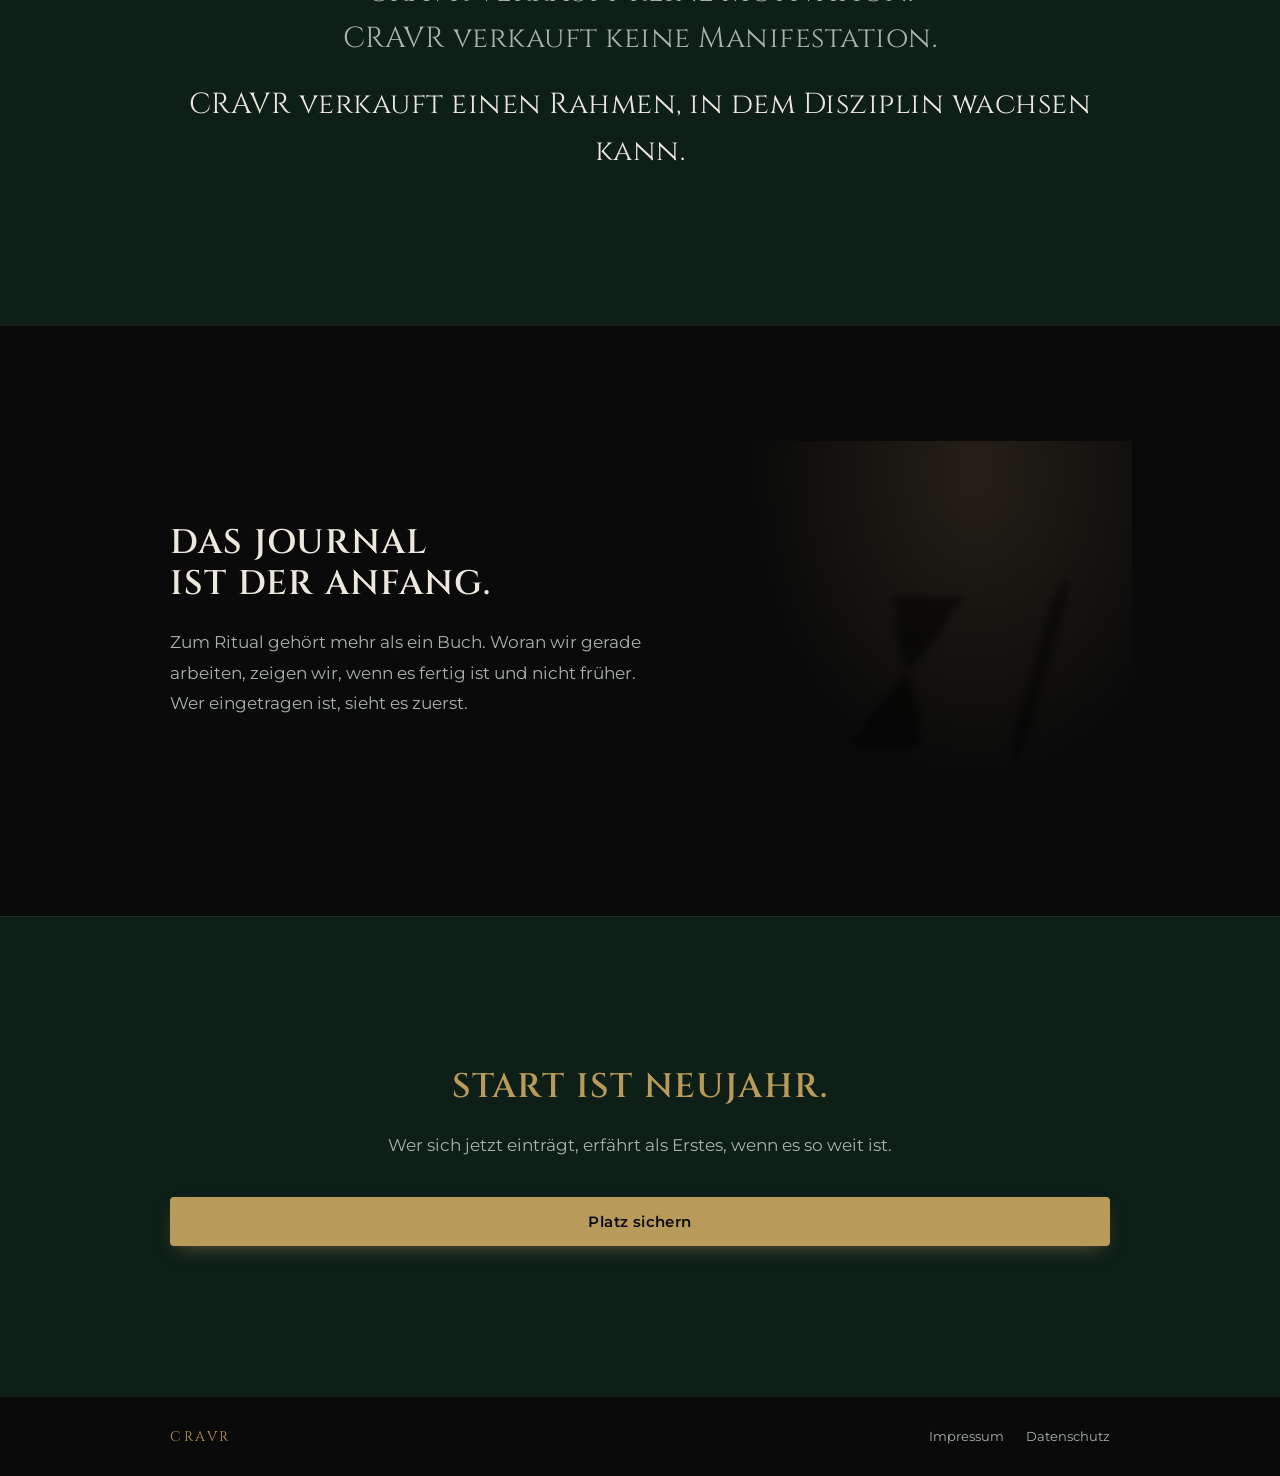
==== commit 9b30c9aa: "Konversionsseite plus vierstufige Absicherung der Anmeldung Die Seite war als Visitenkarte gebaut un" ====
--- a/index.html
+++ b/index.html
@@ -17,69 +17,149 @@
 
   <div class="noise" aria-hidden="true"></div>
 
-  <main class="page">
-    <div class="panel">
+  <main>
 
-      <section class="brand-col">
-        <img class="logo" src="assets/logo.svg" alt="CRAVR" width="72" height="72">
+    <!-- Hero: bleibt der erste Viewport, Formular direkt sichtbar -->
+    <section class="page" id="anmeldung">
+      <div class="panel">
 
-        <h1 class="headline">CRAVR kommt.</h1>
+        <div class="brand-col">
+          <img class="logo" src="assets/logo.svg" alt="CRAVR" width="72" height="72">
 
-        <p class="subline">Ein Premium-Journal für Disziplin, kein Motivationsbuch. Dein Ritual, Tag für Tag. Start: Neujahr.</p>
-      </section>
+          <h1 class="headline">CRAVR kommt.</h1>
 
-      <div class="col-divider" aria-hidden="true"></div>
+          <p class="subline">Ein Premium-Journal für Disziplin, kein Motivationsbuch. Dein Ritual, Tag für Tag. Start: Neujahr.</p>
+        </div>
 
-      <section class="form-col">
-        <div class="form-inner">
-          <h2 class="form-headline">Trag dich ein.<br>Sei zuerst dabei.</h2>
+        <div class="col-divider" aria-hidden="true"></div>
 
-          <form id="waitlist-form" class="waitlist-form" data-endpoint="https://cravr-warteliste.cravr-official.workers.dev" novalidate>
+        <div class="form-col">
+          <div class="form-inner">
+            <h2 class="form-headline">Trag dich ein.<br>Sei zuerst dabei.</h2>
 
-            <label class="visually-hidden" for="email">Deine E-Mail-Adresse</label>
-            <input
-              type="email"
-              id="email"
-              name="email"
-              class="email-input"
-              placeholder="Deine E-Mail-Adresse"
-              autocomplete="email"
-              required
-            >
+            <form id="waitlist-form" class="waitlist-form" data-endpoint="https://cravr-warteliste.cravr-official.workers.dev" novalidate>
 
-            <fieldset class="price-signal">
-              <legend>Was wäre dir ein Journal wie dieses wert? <span class="optional">(optional)</span></legend>
-              <div class="price-options">
-                <label class="price-option">
-                  <input type="radio" name="PRICE_SIGNAL" value="unter_30">
-                  <span>unter 30&nbsp;&euro;</span>
-                </label>
-                <label class="price-option">
-                  <input type="radio" name="PRICE_SIGNAL" value="30_50">
-                  <span>30-50&nbsp;&euro;</span>
-                </label>
-                <label class="price-option">
-                  <input type="radio" name="PRICE_SIGNAL" value="50_70">
-                  <span>50-70&nbsp;&euro;</span>
-                </label>
-                <label class="price-option">
-                  <input type="radio" name="PRICE_SIGNAL" value="ueber_70">
-                  <span>über 70&nbsp;&euro;</span>
-                </label>
+              <label class="visually-hidden" for="email">Deine E-Mail-Adresse</label>
+              <input
+                type="email"
+                id="email"
+                name="email"
+                class="email-input"
+                placeholder="Deine E-Mail-Adresse"
+                autocomplete="email"
+                required
+              >
+
+              <!-- Honeypot: fuer Menschen unsichtbar, Bots fuellen es aus -->
+              <div class="hp-field" aria-hidden="true">
+                <label for="website">Bitte dieses Feld leer lassen</label>
+                <input type="text" id="website" name="website" tabindex="-1" autocomplete="off">
               </div>
-            </fieldset>
 
-            <button type="submit" class="submit-button">Platz sichern</button>
+              <fieldset class="price-signal">
+                <legend>Was wäre dir ein Journal wie dieses wert? <span class="optional">(optional)</span></legend>
+                <div class="price-options">
+                  <label class="price-option">
+                    <input type="radio" name="PRICE_SIGNAL" value="unter_30">
+                    <span>unter 30&nbsp;&euro;</span>
+                  </label>
+                  <label class="price-option">
+                    <input type="radio" name="PRICE_SIGNAL" value="30_50">
+                    <span>30-50&nbsp;&euro;</span>
+                  </label>
+                  <label class="price-option">
+                    <input type="radio" name="PRICE_SIGNAL" value="50_70">
+                    <span>50-70&nbsp;&euro;</span>
+                  </label>
+                  <label class="price-option">
+                    <input type="radio" name="PRICE_SIGNAL" value="ueber_70">
+                    <span>über 70&nbsp;&euro;</span>
+                  </label>
+                </div>
+              </fieldset>
 
-            <p class="form-message" id="form-message" role="status" aria-live="polite"></p>
-          </form>
+              <button type="submit" class="submit-button">Platz sichern</button>
 
-          <p class="fine-print">Kein Spam. Kein Verkauf deiner Daten. Du erfährst nur, wenn CRAVR startet. Mehr dazu in der <a href="PLACEHOLDER_DATENSCHUTZ_URL">Datenschutzerklärung</a>.</p>
+              <p class="form-message" id="form-message" role="status" aria-live="polite"></p>
+            </form>
+
+            <p class="fine-print">Kein Spam. Kein Verkauf deiner Daten. Du erfährst nur, wenn CRAVR startet. Mehr dazu in der <a href="datenschutz.html">Datenschutzerklärung</a>.</p>
+          </div>
         </div>
-      </section>
 
+      </div>
+    </section>
+
+    <!-- Das Prinzip: erklaert das Warum, ohne die Struktur preiszugeben -->
+    <section class="section section-principle reveal">
+      <div class="section-inner">
+        <h2 class="section-headline">Ein Rahmen. Kein Ratgeber.</h2>
+        <p class="section-body">
+          Die meisten Vorsätze scheitern nicht am Willen, sondern daran, dass nichts sie trägt.
+          CRAVR gibt dir jeden Tag denselben Ablauf. Kurz genug, dass du ihn durchhältst.
+          Fest genug, dass er dich hält, wenn der Wille gerade fehlt.
+        </p>
+        <p class="section-accent">Fünf Minuten sind immer möglich.</p>
+      </div>
+    </section>
+
+    <!-- Markenkern: das staerkste Statement, bewusst als eigener Moment -->
+    <section class="section section-creed reveal">
+      <div class="section-inner">
+        <p class="creed">
+          <span class="creed-line creed-negative">CRAVR verkauft keine Motivation.</span>
+          <span class="creed-line creed-negative">CRAVR verkauft keine Manifestation.</span>
+          <span class="creed-line creed-positive">CRAVR verkauft einen Rahmen, in dem Disziplin wachsen kann.</span>
+        </p>
+      </div>
+    </section>
+
+    <!-- Ausblick: Sanduhr und Stift ausschliesslich als Schatten angedeutet -->
+    <section class="section section-more reveal">
+      <div class="section-inner section-more-grid">
+
+        <div class="more-copy">
+          <h2 class="section-headline">Das Journal ist der Anfang.</h2>
+          <p class="section-body">
+            Zum Ritual gehört mehr als ein Buch. Woran wir gerade arbeiten, zeigen wir,
+            wenn es fertig ist und nicht früher. Wer eingetragen ist, sieht es zuerst.
+          </p>
+        </div>
+
+        <!-- Schattenwurf statt Produktabbildung: deutet an, behauptet nichts -->
+        <div class="more-shadows" aria-hidden="true">
+          <svg class="shadow-shape shadow-hourglass" viewBox="0 0 100 160" role="presentation" focusable="false">
+            <path d="M18 6 h64 v10 h-6 c0 26 -18 40 -26 58 c8 18 26 32 26 58 h6 v10 h-64 v-10 h6 c0 -26 18 -40 26 -58 c-8 -18 -26 -32 -26 -58 h-6 z"/>
+          </svg>
+          <svg class="shadow-shape shadow-pen" viewBox="0 0 24 190" role="presentation" focusable="false">
+            <path d="M12 0 l7 22 v140 l-7 28 l-7 -28 v-140 z"/>
+          </svg>
+        </div>
+
+      </div>
+      <!-- TODO Bildplatz: echte Buchfotos (Haptik, aufgeschlagene Seiten, Streiflicht), 1600x1200 -->
+    </section>
+
+    <!-- Abschluss: gleiche CTA-Intention und gleiches Label wie im Hero -->
+    <section class="section section-close reveal">
+      <div class="section-inner">
+        <h2 class="section-headline close-headline">Start ist Neujahr.</h2>
+        <p class="section-body">Wer sich jetzt einträgt, erfährt als Erstes, wenn es so weit ist.</p>
+        <a class="submit-button close-button" href="#anmeldung">Platz sichern</a>
+      </div>
+    </section>
+
+  </main>
+
+  <footer class="site-footer">
+    <div class="section-inner footer-inner">
+      <span class="footer-brand">CRAVR</span>
+      <nav class="footer-nav">
+        <a href="impressum.html">Impressum</a>
+        <a href="datenschutz.html">Datenschutz</a>
+      </nav>
     </div>
-  </main>
+  </footer>
 
   <script src="script.js"></script>
 </body>
--- a/styles.css
+++ b/styles.css
@@ -28,6 +28,12 @@
 html, body {
   margin: 0;
   padding: 0;
+}
+
+@media (prefers-reduced-motion: no-preference) {
+  html {
+    scroll-behavior: smooth;
+  }
 }
 
 body {
@@ -237,7 +243,7 @@
   padding: 9px 10px;
   font-size: 13px;
   border: 1px solid rgba(184, 154, 90, 0.3);
-  border-radius: 3px;
+  border-radius: 4px;
   color: var(--text-muted);
   white-space: nowrap;
   transition: background-color 0.2s ease, border-color 0.2s ease, color 0.2s ease, transform 0.15s ease;
@@ -395,3 +401,348 @@
     text-align: left;
   }
 }
+
+/* ============================================================
+   Abschnitte unterhalb des Hero
+   Zweck: Kaltbesuchern von Social Media erklaeren, worum es geht,
+   ohne die Struktur des Journals preiszugeben.
+   ============================================================ */
+
+.hp-field {
+  position: absolute;
+  left: -9999px;
+  width: 1px;
+  height: 1px;
+  overflow: hidden;
+}
+
+.section {
+  position: relative;
+  padding: clamp(72px, 13vw, 150px) clamp(20px, 5vw, 64px);
+  border-top: 1px solid rgba(184, 154, 90, 0.12);
+  overflow: hidden;
+}
+
+.section-inner {
+  position: relative;
+  z-index: 1;
+  max-width: 940px;
+  margin: 0 auto;
+}
+
+.section-headline {
+  font-family: "Cinzel", Georgia, serif;
+  font-weight: 600;
+  font-size: clamp(24px, 4.2vw, 34px);
+  letter-spacing: 1.2px;
+  line-height: 1.2;
+  text-transform: uppercase;
+  color: var(--text-light);
+  margin: 0 0 22px 0;
+  text-wrap: balance;
+}
+
+.section-body {
+  font-size: clamp(15px, 1.7vw, 17px);
+  line-height: 1.8;
+  color: var(--text-muted);
+  margin: 0;
+  max-width: 58ch;
+  text-wrap: pretty;
+}
+
+/* --- Das Prinzip --- */
+
+.section-principle {
+  background-color: var(--rich-black);
+}
+
+.section-accent {
+  font-family: "Cinzel", Georgia, serif;
+  font-size: clamp(17px, 2.4vw, 22px);
+  letter-spacing: 1px;
+  color: var(--dark-gold);
+  margin: 34px 0 0 0;
+}
+
+/* --- Markenkern --- */
+
+.section-creed {
+  background-color: var(--deep-green);
+  text-align: center;
+}
+
+.creed {
+  margin: 0;
+  font-family: "Cinzel", Georgia, serif;
+  font-size: clamp(19px, 3.2vw, 29px);
+  line-height: 1.6;
+  letter-spacing: 0.5px;
+}
+
+.creed-line {
+  display: block;
+}
+
+.creed-negative {
+  color: var(--text-muted);
+}
+
+.creed-positive {
+  color: var(--text-light);
+  margin-top: 20px;
+}
+
+/* --- Ausblick mit Schattenwurf --- */
+
+.section-more {
+  background-color: var(--rich-black);
+}
+
+.section-more-grid {
+  display: grid;
+  gap: clamp(44px, 7vw, 76px);
+  align-items: center;
+}
+
+.more-shadows {
+  position: relative;
+  display: flex;
+  align-items: flex-end;
+  justify-content: center;
+  gap: clamp(38px, 7vw, 68px);
+  min-height: 230px;
+  pointer-events: none;
+}
+
+/* Schattenwurf statt Produktbild: weich, schraeg, sehr zurueckhaltend.
+   Deutet an, dass zum Ritual mehr gehoert, ohne ein Produkt zu behaupten. */
+.shadow-shape {
+  fill: #000;
+  opacity: 0.5;
+  filter: blur(3px);
+  transform-origin: bottom center;
+}
+
+/* Beide Schatten teilen denselben Neigungswinkel, sonst wirkt es wie zwei
+   Lichtquellen und der Effekt fliegt sofort auf. */
+.shadow-hourglass {
+  width: clamp(74px, 13vw, 104px);
+  transform: skewX(-16deg) scaleY(1.06);
+}
+
+.shadow-pen {
+  width: clamp(17px, 3vw, 24px);
+  transform: skewX(-16deg);
+  opacity: 0.42;
+}
+
+/* Warmer Lichtschein, der den Schattenwurf plausibel macht */
+.more-shadows::before {
+  content: "";
+  position: absolute;
+  inset: -12% -6% -18% -6%;
+  background: radial-gradient(ellipse at 62% 8%, rgba(184, 154, 90, 0.15) 0%, transparent 62%);
+  z-index: -1;
+}
+
+/* --- Abschluss --- */
+
+.section-close {
+  background-color: var(--deep-green);
+  text-align: center;
+}
+
+.section-close .section-body {
+  margin: 0 auto;
+}
+
+.close-headline {
+  color: var(--dark-gold);
+}
+
+.close-button {
+  width: auto;
+  min-width: 220px;
+  margin: 36px auto 0 auto;
+  padding: 15px 34px;
+}
+
+/* --- Fusszeile --- */
+
+.site-footer {
+  background-color: var(--rich-black);
+  border-top: 1px solid rgba(184, 154, 90, 0.12);
+  padding: 30px clamp(20px, 5vw, 64px);
+}
+
+.footer-inner {
+  display: flex;
+  flex-wrap: wrap;
+  align-items: center;
+  justify-content: space-between;
+  gap: 14px;
+}
+
+.footer-brand {
+  font-family: "Cinzel", Georgia, serif;
+  font-size: 14px;
+  letter-spacing: 2.5px;
+  color: var(--dark-gold);
+}
+
+.footer-nav {
+  display: flex;
+  flex-wrap: wrap;
+  gap: 22px;
+}
+
+.footer-nav a,
+.site-footer a {
+  font-size: 13px;
+  color: var(--text-muted);
+  text-decoration: none;
+  transition: color 0.2s ease;
+}
+
+.footer-nav a:hover,
+.site-footer a:hover {
+  color: var(--dark-gold);
+}
+
+.footer-nav a:focus-visible,
+.site-footer a:focus-visible {
+  outline: 2px solid var(--dark-gold);
+  outline-offset: 3px;
+}
+
+/* --- Desktop-Aufteilung des Ausblick-Abschnitts --- */
+
+@media (min-width: 880px) {
+  .section-more-grid {
+    grid-template-columns: 1.15fr 0.85fr;
+  }
+
+  .more-shadows {
+    min-height: 290px;
+  }
+}
+
+/* --- Einblenden beim Scrollen ---
+   Nutzt scroll-driven animations. Bewusst hinter @supports, damit ohne
+   Browser-Unterstuetzung nichts unsichtbar bleibt. */
+
+@supports (animation-timeline: view()) {
+  @media (prefers-reduced-motion: no-preference) {
+    .reveal > .section-inner {
+      animation: reveal-up linear both;
+      animation-timeline: view();
+      animation-range: entry 8% cover 26%;
+    }
+  }
+}
+
+@keyframes reveal-up {
+  from { opacity: 0; transform: translateY(22px); }
+  to   { opacity: 1; transform: translateY(0); }
+}
+
+/* --- Bestaetigungsseite nach dem Double-Opt-in-Klick --- */
+
+.panel-single {
+  max-width: 520px;
+  display: block;
+  text-align: center;
+}
+
+.panel-single .logo {
+  margin-left: auto;
+  margin-right: auto;
+}
+
+.panel-single .subline {
+  max-width: 42ch;
+  margin-left: auto;
+  margin-right: auto;
+}
+
+.thanks-accent {
+  margin-top: 30px;
+}
+
+@media (min-width: 880px) {
+  .panel-single {
+    grid-template-columns: none;
+    padding: clamp(48px, 5vw, 72px);
+    text-align: center;
+  }
+}
+
+/* --- Rechtsseiten (Impressum, Datenschutz) --- */
+
+.legal-page {
+  max-width: 780px;
+  margin: 0 auto;
+  padding: clamp(48px, 9vw, 96px) clamp(20px, 5vw, 40px);
+}
+
+.legal-page h1 {
+  font-family: "Cinzel", Georgia, serif;
+  font-weight: 600;
+  font-size: clamp(24px, 4.2vw, 32px);
+  letter-spacing: 1.2px;
+  text-transform: uppercase;
+  color: var(--text-light);
+  margin: 0 0 34px 0;
+}
+
+.legal-page h2 {
+  font-family: "Cinzel", Georgia, serif;
+  font-weight: 500;
+  font-size: 17px;
+  letter-spacing: 0.8px;
+  text-transform: uppercase;
+  color: var(--dark-gold);
+  margin: 42px 0 14px 0;
+}
+
+.legal-page p,
+.legal-page li {
+  font-size: 15px;
+  line-height: 1.8;
+  color: var(--text-muted);
+}
+
+.legal-page ul {
+  padding-left: 20px;
+  margin: 0 0 16px 0;
+}
+
+.legal-page a {
+  color: var(--dark-gold);
+}
+
+.legal-back {
+  display: inline-block;
+  margin-bottom: 34px;
+  font-size: 13px;
+  color: var(--text-muted);
+  text-decoration: none;
+}
+
+.legal-back:hover {
+  color: var(--dark-gold);
+}
+
+/* Platzhalter, die vor dem Livegang ersetzt werden muessen.
+   Bewusst auffaellig, damit sie nicht versehentlich online bleiben. */
+.legal-todo {
+  display: block;
+  padding: 14px 16px;
+  margin: 0 0 20px 0;
+  border: 1px dashed #e07a5f;
+  border-radius: 4px;
+  color: #e07a5f;
+  font-size: 14px;
+  line-height: 1.6;
+}
